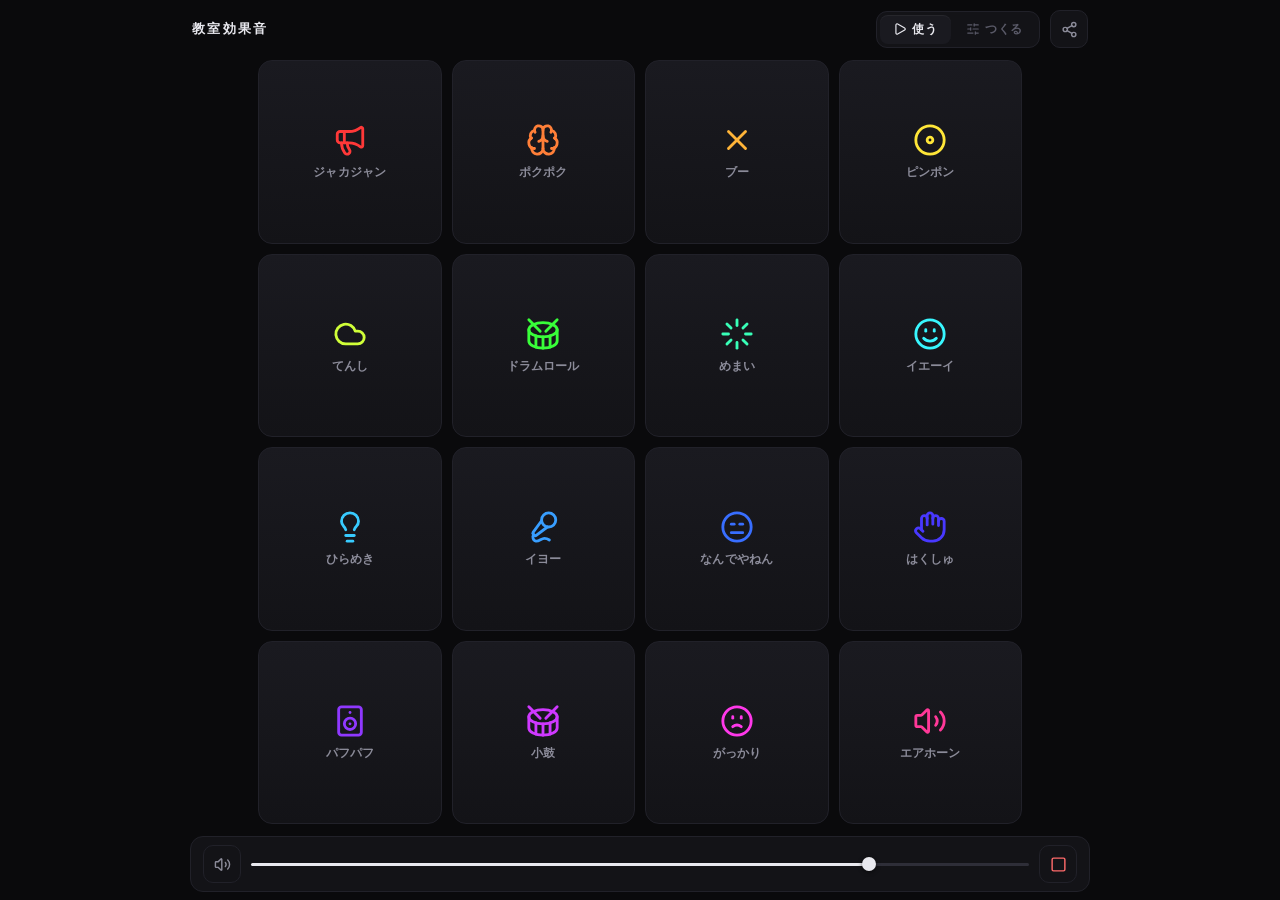
==== index.html @ 03419370 "既定の並びと虹色を新しくし，iPhoneの消音モードでも鳴るようにする 既定の並びは，ひらめきとパフパフを入れかえた形にした。  既定の色はカテゴリーの色をやめ，32色のネオンを1つおきに使った虹にし" ====
<!DOCTYPE html>
<html lang="ja">
<head>
<meta charset="UTF-8">
<meta name="viewport" content="width=device-width, initial-scale=1.0, maximum-scale=1.0, user-scalable=no, viewport-fit=cover">
<meta name="theme-color" content="#0a0a0c">
<meta name="description" content="ボタンを押すだけで効果音が鳴る，授業を盛り上げる教室用サウンドボード。">
<title>教室効果音アプリ</title>
<!-- 効果音：OtoLogic https://otologic.jp （CC BY 4.0・一部を短縮／加工） ／ 魔王魂 https://maou.audio
     ／ Freesound https://freesound.org （CC0）
     アイコン：Lucide https://lucide.dev （ISC） -->
<link rel="stylesheet" href="styles.css?v=20">
</head>
<body data-mode="play">

<div class="top">
  <div class="brand">
    <span class="mark">教室効果音</span>
  </div>
  <div class="spacer"></div>
  <div class="seg" role="tablist">
    <button role="tab" data-mode="play" aria-selected="true" data-icon="play"><span class="gi"></span>使う</button>
    <button role="tab" data-mode="edit" aria-selected="false" data-icon="sliders-horizontal"><span class="gi"></span>つくる</button>
  </div>
  <button class="icon-btn" id="share" title="共有URLを発行" data-icon="share-2"></button>
</div>

<div class="editbar">
  <span class="lbl">ならべかた</span>
  <div class="stepper">
    <button id="colMinus" data-icon="minus" aria-label="横を減らす"></button>
    <span class="val" id="colVal">4</span>
    <button id="colPlus" data-icon="plus" aria-label="横を増やす"></button>
  </div>
  <span class="lbl">×</span>
  <div class="stepper">
    <button id="rowMinus" data-icon="minus" aria-label="縦を減らす"></button>
    <span class="val" id="rowVal">4</span>
    <button id="rowPlus" data-icon="plus" aria-label="縦を増やす"></button>
  </div>
  <span class="hint" id="padCount"></span>
  <span class="hint drag-hint">長押しで入れかえ</span>
  <div class="color-ctl">
    <span class="lbl">色</span>
    <select id="colorNo" aria-label="色をかえるばしょ"></select>
    <button class="swatch" id="colorPick" aria-label="色をえらぶ" aria-haspopup="true" aria-expanded="false"></button>
    <button class="icon-btn" id="colorReset" title="えらんだ色を既定にもどす" data-icon="eraser"></button>
    <div class="palette" id="palette" role="listbox" aria-label="ネオンカラー32色"></div>
  </div>
  <div class="spacer"></div>
  <button class="icon-btn quiet" id="undoBtn" title="もとにもどす（Ctrl＋Z）" data-icon="undo-2" disabled></button>
  <button class="icon-btn quiet" id="redoBtn" title="やりなおす（Ctrl＋Y）" data-icon="redo-2" disabled></button>
  <button class="icon-btn" id="resetAll" title="ぜんぶ空にする" data-icon="trash-2"></button>
</div>

<div class="stage"><div id="grid"></div></div>

<div class="bottom">
  <button class="icon-btn" id="mute" title="ミュート" data-icon="volume-2"></button>
  <div class="vol-wrap">
    <input type="range" id="vol" min="0" max="100" value="80" aria-label="音量">
  </div>
  <button class="icon-btn danger" id="stop" title="音を止める" data-icon="square"></button>
</div>

<div class="sheet-bg" id="sheetBg">
  <div class="sheet" role="dialog" aria-modal="true">
    <div class="sheet-head">
      <span class="sheet-title" id="sheetTitle">音をえらぶ</span>
      <div class="spacer"></div>
      <button class="icon-btn" id="sheetClear" title="このパッドを空にする" data-icon="eraser"></button>
      <button class="icon-btn" id="sheetClose" title="閉じる" data-icon="check"></button>
    </div>
    <label class="search">
      <span class="gi" data-icon="search"></span>
      <input type="search" id="q" placeholder="音の名前でさがす" autocomplete="off">
    </label>
    <div class="cats" id="cats"></div>
    <div class="list" id="list"></div>
  </div>
</div>

<div class="toast" id="toast"></div>

<!-- 音を入れ替えたら v の数字を上げる。古いキャッシュが残って前の音が鳴るのを防ぐ -->
<script>window.ASSET_VER = 20;</script>
<script src="icons.js?v=20"></script>
<script src="catalog.js?v=20"></script>
<script src="app.js?v=20"></script>
</body>
</html>
---- styles.css ----
/* ===== 基本 ===== */
:root{
  --bg:#0a0a0c;
  --surface:#131317;
  --surface-2:#1a1a20;
  --line:#2a2a33;
  --line-soft:#212129;
  --text:#e9e9ef;
  --text-dim:#8b8b99;
  --text-faint:#5a5a68;
  --accent:#e8e8f0;
  --radius:14px;
  --pad-gap:clamp(5px,1.4vw,10px);
}

*{box-sizing:border-box;margin:0;padding:0;}
html,body{height:100%;}
body{
  background:var(--bg);
  color:var(--text);
  font-family:"Hiragino Kaku Gothic ProN","Yu Gothic UI",-apple-system,"Segoe UI",system-ui,sans-serif;
  font-feature-settings:"palt";
  display:flex;flex-direction:column;
  height:100dvh;
  padding:env(safe-area-inset-top) 12px calc(env(safe-area-inset-bottom) + 8px);
  -webkit-user-select:none;user-select:none;
  -webkit-touch-callout:none;
  -webkit-tap-highlight-color:transparent;
  touch-action:manipulation;
  overflow:hidden;
}
button{font:inherit;color:inherit;background:none;border:none;cursor:pointer;}
svg{display:block;}

/* ===== ヘッダー ===== */
.top{
  flex:0 0 auto;
  display:flex;align-items:center;gap:10px;
  padding:10px 2px 12px;
  max-width:900px;width:100%;margin:0 auto;
}
.brand{
  display:flex;align-items:baseline;gap:8px;min-width:0;
}
.brand .mark{
  font-size:13px;font-weight:700;letter-spacing:.18em;
  color:var(--text);white-space:nowrap;
}
.spacer{flex:1 1 auto;}

/* モード切り替え（セグメント） */
.seg{
  display:flex;padding:3px;gap:2px;
  background:var(--surface);border:1px solid var(--line-soft);
  border-radius:11px;flex:0 0 auto;
}
.seg button{
  display:flex;align-items:center;gap:5px;
  padding:6px 13px;border-radius:8px;
  font-size:12px;font-weight:600;letter-spacing:.06em;
  color:var(--text-faint);
  transition:background .15s,color .15s;
}
.seg button svg{width:14px;height:14px;}
.seg button[aria-selected="true"]{
  background:var(--surface-2);color:var(--text);
  box-shadow:0 1px 0 rgba(255,255,255,.05) inset;
}

.icon-btn{
  width:38px;height:38px;flex:0 0 auto;
  display:flex;align-items:center;justify-content:center;
  border-radius:10px;border:1px solid var(--line-soft);
  background:var(--surface);color:var(--text-dim);
  transition:background .15s,color .15s,border-color .15s;
}
.icon-btn svg{width:17px;height:17px;}
.icon-btn:hover{color:var(--text);border-color:var(--line);}
.icon-btn:active{background:var(--surface-2);}

/* ===== パッドのグリッド ===== */
.stage{
  flex:1 1 auto;min-height:0;
  width:100%;margin:0 auto;
  display:flex;align-items:center;justify-content:center;
  container-type:size;
}
/* 幅は正方形パッド基準で決め，縦に余裕があるときだけ 1.25 倍まで伸ばす */
#grid{
  --w:min(100cqw, 900px, calc(100cqh * var(--cols) / var(--rows)));
  display:grid;gap:var(--pad-gap);
  grid-template-columns:repeat(var(--cols),1fr);
  grid-template-rows:repeat(var(--rows),1fr);
  width:var(--w);
  height:min(100cqh, calc(var(--w) * var(--rows) * 1.25 / var(--cols)));
  margin:auto;
}

.pad{
  position:relative;
  display:flex;flex-direction:column;align-items:center;justify-content:center;
  gap:clamp(4px,1.1vh,9px);
  min-width:0;min-height:0;
  padding:6px 4px;
  border-radius:var(--radius);
  border:1px solid var(--line-soft);
  background:linear-gradient(180deg,var(--surface-2),var(--surface));
  color:var(--text-dim);
  overflow:hidden;
  transition:transform .08s ease,border-color .15s,color .15s,background .15s;
}
.pad::after{
  content:"";position:absolute;inset:0;border-radius:inherit;
  background:radial-gradient(90% 70% at 50% 0%,var(--c,transparent),transparent 72%);
  opacity:0;transition:opacity .18s ease;pointer-events:none;
}
.pad .glyph{
  position:relative;
  width:clamp(18px,4.4vh,34px);height:clamp(18px,4.4vh,34px);
  color:var(--c,var(--text-dim));
  transition:color .15s,transform .08s ease;
}
.pad .glyph svg{width:100%;height:100%;}
.pad .cap{
  position:relative;
  font-size:clamp(8px,1.55vh,12px);
  font-weight:600;letter-spacing:.01em;line-height:1.15;
  color:var(--text-dim);
  text-align:center;
  max-width:100%;
  overflow:hidden;text-overflow:ellipsis;white-space:nowrap;
  transition:color .15s;
}
.pad:not(.empty):hover{border-color:var(--line);}
.pad.hit{
  transform:scale(.965);
  border-color:var(--c,var(--line));
  color:var(--text);
}
.pad.hit::after{opacity:.22;}
.pad.hit .cap{color:var(--text);}
.pad.hit .glyph{transform:scale(1.08);}

/* 空きパッド */
.pad.empty{
  border-style:dashed;border-color:#22222b;
  background:#0e0e12;
  color:var(--text-faint);
}
.pad.empty .glyph{color:#33333f;}
body[data-mode="play"] .pad.empty{opacity:.35;}
body[data-mode="play"] .pad.empty .cap{display:none;}

/* 編集モード */
body[data-mode="edit"] .pad{cursor:pointer;}
body[data-mode="edit"] .pad.selected{
  border-color:var(--text);
  box-shadow:0 0 0 1px var(--text) inset;
}
.pad .slotno{
  position:absolute;top:4px;left:6px;
  font-size:9px;font-weight:700;color:var(--text-faint);
  opacity:0;transition:opacity .15s;
}
body[data-mode="edit"] .pad .slotno{opacity:.55;}

/* 長押しでつまんで入れかえる */
body[data-mode="edit"] .pad{touch-action:none;}
.pad.dragging{
  opacity:.3;
  border-style:dashed;border-color:var(--line);
}
.pad.dragging .glyph,.pad.dragging .cap{color:var(--text-faint);}
.pad.drop-target{
  border-color:var(--c,var(--text));
  box-shadow:0 0 0 2px var(--c,var(--text)) inset;
}
.pad.drop-target::after{opacity:.2;}
.pad.drag-ghost{
  position:fixed;left:0;top:0;z-index:90;
  pointer-events:none;transition:none;
  border-color:var(--c,var(--text));
  color:var(--text);
  box-shadow:0 14px 30px rgba(0,0,0,.65),0 0 0 1px var(--c,var(--text)) inset;
}
.pad.drag-ghost::after{opacity:.3;}
.pad.drag-ghost .cap{color:var(--text);}
.pad.drag-ghost .slotno{display:none;}

/* ===== フッター ===== */
.bottom{
  flex:0 0 auto;
  max-width:900px;width:100%;margin:12px auto 0;
  display:flex;align-items:center;gap:10px;
  padding:8px 12px;
  background:var(--surface);
  border:1px solid var(--line-soft);
  border-radius:13px;
}
.vol-wrap{flex:1 1 auto;display:flex;align-items:center;gap:10px;min-width:0;}
input[type=range]{
  -webkit-appearance:none;appearance:none;
  flex:1 1 auto;min-width:0;height:22px;background:transparent;
}
input[type=range]::-webkit-slider-runnable-track{
  height:3px;border-radius:99px;
  background:linear-gradient(90deg,var(--text) 0 var(--p,80%),#2e2e38 var(--p,80%) 100%);
}
input[type=range]::-moz-range-track{height:3px;border-radius:99px;background:#2e2e38;}
input[type=range]::-moz-range-progress{height:3px;border-radius:99px;background:var(--text);}
input[type=range]::-webkit-slider-thumb{
  -webkit-appearance:none;width:14px;height:14px;border-radius:50%;
  background:var(--text);margin-top:-5.5px;
  box-shadow:0 1px 4px rgba(0,0,0,.6);cursor:pointer;
}
input[type=range]::-moz-range-thumb{
  width:14px;height:14px;border-radius:50%;border:none;
  background:var(--text);cursor:pointer;
}
.icon-btn.on{color:var(--text);border-color:var(--line);background:var(--surface-2);}
.icon-btn.danger{color:#ff6b6b;}
body.is-muted .vol-wrap{opacity:.35;}

/* ===== 編集バー ===== */
.editbar{
  flex:0 0 auto;
  max-width:900px;width:100%;margin:0 auto 10px;
  display:none;align-items:center;gap:10px;flex-wrap:wrap;
  padding:9px 12px;
  background:var(--surface);border:1px solid var(--line-soft);
  border-radius:13px;
}
body[data-mode="edit"] .editbar{display:flex;}
.editbar .lbl{font-size:11px;color:var(--text-faint);letter-spacing:.1em;}
.stepper{
  display:flex;align-items:center;gap:1px;
  background:var(--bg);border:1px solid var(--line-soft);border-radius:9px;padding:2px;
}
.stepper button{
  width:26px;height:26px;display:flex;align-items:center;justify-content:center;
  border-radius:6px;color:var(--text-dim);
}
.stepper button:hover{background:var(--surface-2);color:var(--text);}
.stepper button:disabled{opacity:.25;cursor:default;}
.stepper button svg{width:13px;height:13px;}
.stepper .val{
  min-width:46px;text-align:center;font-size:12px;font-weight:700;
  font-variant-numeric:tabular-nums;
}
.hint{font-size:11px;color:var(--text-faint);white-space:nowrap;}
.drag-hint::before{content:"／";margin-right:8px;opacity:.5;}

/* もとにもどす／やりなおす。ゴミ箱のとなりに，主張しない見た目で置く */
.icon-btn.quiet{
  width:32px;height:32px;
  border-color:transparent;background:transparent;color:var(--text-faint);
}
.icon-btn.quiet svg{width:16px;height:16px;}
.icon-btn.quiet:hover:not(:disabled){
  color:var(--text);background:var(--surface-2);border-color:var(--line-soft);
}
.icon-btn.quiet:disabled{opacity:.28;cursor:default;}
#undoBtn{margin-right:-6px;}
#redoBtn{margin-right:2px;}

/* 色をかえるコントロール */
.color-ctl{display:flex;align-items:center;gap:6px;position:relative;}
.color-ctl::before{content:"／";margin-right:2px;opacity:.5;color:var(--text-faint);font-size:11px;}
.color-ctl select{
  height:30px;padding:0 6px;
  background:var(--bg);border:1px solid var(--line-soft);border-radius:8px;
  color:var(--text);font:inherit;font-size:12px;
}
/* いま選んでいる色。押すとパレットが開き，つまんで動かすとパッドまで運べる */
.swatch{
  width:30px;height:30px;padding:3px;flex:0 0 auto;touch-action:none;
  border:1px solid var(--line-soft);border-radius:8px;background:var(--bg);
}
.swatch::after{
  content:"";display:block;width:100%;height:100%;border-radius:5px;
  background:var(--c,var(--text-dim));
}
.swatch[aria-expanded="true"]{border-color:var(--line);background:var(--surface-2);}

/* 32色のネオンパレット */
.palette{
  position:absolute;top:calc(100% + 9px);left:0;z-index:60;
  display:none;grid-template-columns:repeat(8,26px);gap:6px;
  padding:10px;
  background:var(--surface);border:1px solid var(--line);border-radius:12px;
  box-shadow:0 16px 34px rgba(0,0,0,.6);
}
.palette.open{display:grid;}
.palette button{
  width:26px;height:26px;border-radius:7px;background:var(--c);
  box-shadow:0 0 0 1px rgba(255,255,255,.12) inset;
  transition:transform .12s;touch-action:none;
}
.palette button:hover{transform:scale(1.15);}
.palette button.on{box-shadow:0 0 0 2px var(--surface),0 0 0 4px var(--c);}

/* 色をつまんでパッドまで運んでいる最中 */
.palette.carrying{opacity:.2;}
.color-ghost{
  position:fixed;left:0;top:0;z-index:95;
  width:34px;height:34px;margin:-17px 0 0 -17px;
  border-radius:10px;background:var(--c);
  pointer-events:none;
  box-shadow:0 12px 26px rgba(0,0,0,.6),0 0 0 2px rgba(255,255,255,.25) inset;
}

/* ===== モーダル（音を選ぶ） ===== */
.sheet-bg{
  position:fixed;inset:0;background:rgba(0,0,0,.66);
  backdrop-filter:blur(3px);
  display:none;align-items:flex-end;justify-content:center;z-index:50;
}
.sheet-bg.open{display:flex;}
.sheet{
  width:100%;max-width:900px;max-height:86dvh;
  display:flex;flex-direction:column;
  background:var(--surface);
  border:1px solid var(--line);border-bottom:none;
  border-radius:18px 18px 0 0;
  padding:14px 14px calc(env(safe-area-inset-bottom) + 14px);
  animation:rise .22s cubic-bezier(.2,.8,.3,1);
}
@keyframes rise{from{transform:translateY(24px);opacity:0;}to{transform:none;opacity:1;}}
.sheet-head{display:flex;align-items:center;gap:10px;margin-bottom:11px;}
.sheet-title{font-size:13px;font-weight:700;letter-spacing:.06em;}
.search{
  display:flex;align-items:center;gap:8px;
  background:var(--bg);border:1px solid var(--line-soft);
  border-radius:10px;padding:0 11px;margin-bottom:10px;
}
.search svg{width:15px;height:15px;color:var(--text-faint);flex:0 0 auto;}
.search input{
  flex:1 1 auto;min-width:0;background:none;border:none;outline:none;
  color:var(--text);font:inherit;font-size:13px;padding:10px 0;
}
.search input::placeholder{color:var(--text-faint);}

.cats{
  display:flex;gap:6px;overflow-x:auto;padding-bottom:10px;
  scrollbar-width:none;
}
.cats::-webkit-scrollbar{display:none;}
.cats button{
  flex:0 0 auto;padding:6px 12px;border-radius:99px;
  font-size:11px;font-weight:600;white-space:nowrap;
  background:var(--bg);border:1px solid var(--line-soft);color:var(--text-dim);
  transition:background .15s,color .15s,border-color .15s;
}
.cats button[aria-selected="true"]{background:var(--text);color:#0a0a0c;border-color:var(--text);}

.list{
  flex:1 1 auto;overflow-y:auto;overscroll-behavior:contain;
  display:grid;grid-template-columns:repeat(auto-fill,minmax(112px,1fr));
  gap:7px;padding:2px;
}
.item{
  display:flex;align-items:center;gap:9px;
  padding:9px 10px;border-radius:11px;
  background:var(--bg);border:1px solid var(--line-soft);
  text-align:left;transition:border-color .15s,background .15s;
}
.item:hover{border-color:var(--line);background:var(--surface-2);}
.item .glyph{width:19px;height:19px;flex:0 0 auto;color:var(--c,var(--text-dim));}
.item .nm{
  font-size:12px;font-weight:600;min-width:0;
  overflow:hidden;text-overflow:ellipsis;white-space:nowrap;
}
.item.current{border-color:var(--text);}
.empty-msg{grid-column:1/-1;text-align:center;color:var(--text-faint);font-size:12px;padding:26px 0;}

/* ===== トースト ===== */
.toast{
  position:fixed;left:50%;bottom:calc(env(safe-area-inset-bottom) + 84px);
  transform:translate(-50%,10px);
  background:var(--text);color:#0a0a0c;
  font-size:12px;font-weight:700;letter-spacing:.03em;
  padding:9px 16px;border-radius:99px;
  opacity:0;pointer-events:none;transition:opacity .2s,transform .2s;
  z-index:80;white-space:nowrap;max-width:90vw;
}
.toast.show{opacity:1;transform:translate(-50%,0);}

@media (max-width:480px){
  .seg button{padding:6px 10px;}
  .drag-hint{display:none;}
  .color-ctl::before{display:none;}
  .color-ctl .lbl{display:none;}
}
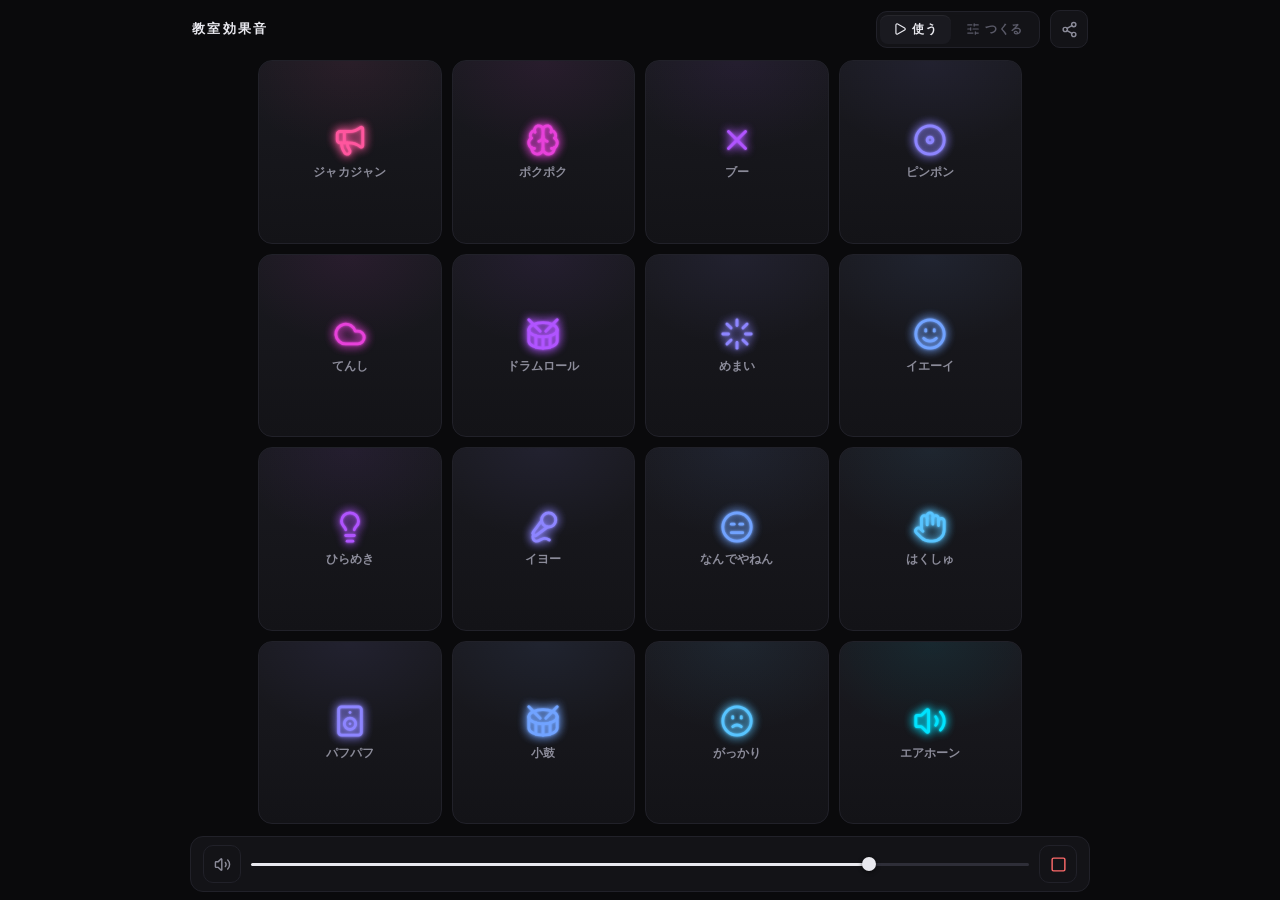
==== commit ed992654: "配色を10パターンから選べるようにし，向きの回転・ネオン・パステルを足す 既定はAのネオンサイン（ピンク→むらさき→水色）。 色の四角と消しゴムのあいだに，パターンの一覧を開く四角と， グラデーション" ====
--- a/index.html
+++ b/index.html
@@ -9,7 +9,7 @@
 <!-- 効果音：OtoLogic https://otologic.jp （CC BY 4.0・一部を短縮／加工） ／ 魔王魂 https://maou.audio
      ／ Freesound https://freesound.org （CC0）
      アイコン：Lucide https://lucide.dev （ISC） -->
-<link rel="stylesheet" href="styles.css?v=20">
+<link rel="stylesheet" href="styles.css?v=21">
 </head>
 <body data-mode="play">
 
@@ -44,8 +44,13 @@
     <span class="lbl">色</span>
     <select id="colorNo" aria-label="色をかえるばしょ"></select>
     <button class="swatch" id="colorPick" aria-label="色をえらぶ" aria-haspopup="true" aria-expanded="false"></button>
-    <button class="icon-btn" id="colorReset" title="えらんだ色を既定にもどす" data-icon="eraser"></button>
+    <button class="pat-btn" id="patBtn" title="配色パターンをえらぶ" aria-haspopup="true" aria-expanded="false"><span class="fill"></span></button>
+    <button class="icon-btn quiet" id="patRot" title="グラデーションの向きを回す" data-icon="rotate-cw"></button>
+    <button class="switch" id="neonSw" aria-pressed="true"><span class="knob"></span>ネオン</button>
+    <button class="switch" id="pastelSw" aria-pressed="false"><span class="knob"></span>パステル</button>
+    <button class="icon-btn" id="colorReset" title="えらんだ色をパターンの色にもどす" data-icon="eraser"></button>
     <div class="palette" id="palette" role="listbox" aria-label="ネオンカラー32色"></div>
+    <div class="patterns" id="patterns" role="listbox" aria-label="配色パターン10種"></div>
   </div>
   <div class="spacer"></div>
   <button class="icon-btn quiet" id="undoBtn" title="もとにもどす（Ctrl＋Z）" data-icon="undo-2" disabled></button>
@@ -83,9 +88,9 @@
 <div class="toast" id="toast"></div>
 
 <!-- 音を入れ替えたら v の数字を上げる。古いキャッシュが残って前の音が鳴るのを防ぐ -->
-<script>window.ASSET_VER = 20;</script>
-<script src="icons.js?v=20"></script>
-<script src="catalog.js?v=20"></script>
-<script src="app.js?v=20"></script>
+<script>window.ASSET_VER = 21;</script>
+<script src="icons.js?v=21"></script>
+<script src="catalog.js?v=21"></script>
+<script src="app.js?v=21"></script>
 </body>
 </html>
--- a/styles.css
+++ b/styles.css
@@ -112,7 +112,12 @@
 .pad::after{
   content:"";position:absolute;inset:0;border-radius:inherit;
   background:radial-gradient(90% 70% at 50% 0%,var(--c,transparent),transparent 72%);
-  opacity:0;transition:opacity .18s ease;pointer-events:none;
+  opacity:var(--glow0,0);transition:opacity .18s ease;pointer-events:none;
+}
+/* ネオン：アイコンが管のようににじんで光り，ボタンの上にもうっすら色が差す */
+body.neon{--glow0:.07;}
+body.neon .pad:not(.empty) .glyph svg{
+  filter:drop-shadow(0 0 5px var(--c)) drop-shadow(0 0 1px var(--c));
 }
 .pad .glyph{
   position:relative;
@@ -264,7 +269,7 @@
 #redoBtn{margin-right:2px;}
 
 /* 色をかえるコントロール */
-.color-ctl{display:flex;align-items:center;gap:6px;position:relative;}
+.color-ctl{display:flex;align-items:center;flex-wrap:wrap;gap:6px;position:relative;}
 .color-ctl::before{content:"／";margin-right:2px;opacity:.5;color:var(--text-faint);font-size:11px;}
 .color-ctl select{
   height:30px;padding:0 6px;
@@ -298,6 +303,59 @@
 }
 .palette button:hover{transform:scale(1.15);}
 .palette button.on{box-shadow:0 0 0 2px var(--surface),0 0 0 4px var(--c);}
+
+/* 配色パターン。四角の中に，いまの色の流れと向きをそのまま描く */
+.pat-btn{
+  width:30px;height:30px;padding:3px;flex:0 0 auto;
+  border:1px solid var(--line-soft);border-radius:8px;background:var(--bg);
+}
+.pat-btn .fill{
+  display:flex;align-items:center;justify-content:center;
+  width:100%;height:100%;border-radius:5px;background:var(--g,var(--text-dim));
+  font-size:11px;font-weight:800;color:#0a0a0c;
+  text-shadow:0 0 3px rgba(255,255,255,.45);
+}
+.pat-btn[aria-expanded="true"]{border-color:var(--line);background:var(--surface-2);}
+#patRot{margin:0 -2px;}
+
+.patterns{
+  position:absolute;top:calc(100% + 9px);left:0;z-index:60;
+  display:none;grid-template-columns:repeat(2,minmax(0,1fr));gap:4px;
+  width:min(300px,calc(100vw - 32px));padding:8px;
+  background:var(--surface);border:1px solid var(--line);border-radius:12px;
+  box-shadow:0 16px 34px rgba(0,0,0,.6);
+}
+.patterns.open{display:grid;}
+.patterns button{
+  display:flex;align-items:center;gap:8px;min-width:0;
+  padding:6px 8px 6px 6px;border-radius:9px;border:1px solid transparent;
+  font-size:12px;color:var(--text-dim);text-align:left;white-space:nowrap;
+}
+.patterns button:hover{background:var(--surface-2);color:var(--text);}
+.patterns button.on{border-color:var(--line);background:var(--surface-2);color:var(--text);}
+.patterns .chip{width:34px;height:22px;flex:0 0 auto;border-radius:6px;background:var(--g);}
+.patterns b{width:10px;font-size:12px;color:var(--text);}
+
+/* ネオン・パステルのON／OFF */
+.switch{
+  height:30px;flex:0 0 auto;
+  display:inline-flex;align-items:center;gap:7px;padding:0 10px 0 6px;
+  border:1px solid var(--line-soft);border-radius:999px;background:var(--bg);
+  font-size:12px;color:var(--text-dim);white-space:nowrap;
+}
+.switch .knob{
+  position:relative;width:28px;height:16px;border-radius:999px;background:var(--line);
+  transition:background .15s;
+}
+.switch .knob::after{
+  content:"";position:absolute;top:2px;left:2px;width:12px;height:12px;border-radius:50%;
+  background:var(--text-faint);transition:transform .15s,background .15s,box-shadow .15s;
+}
+.switch[aria-pressed="true"]{color:var(--text);border-color:var(--line);}
+.switch[aria-pressed="true"] .knob{background:#34343f;}
+.switch[aria-pressed="true"] .knob::after{transform:translateX(12px);}
+#neonSw[aria-pressed="true"] .knob::after{background:#7df9ff;box-shadow:0 0 6px #7df9ff;}
+#pastelSw[aria-pressed="true"] .knob::after{background:#ffc6e4;}
 
 /* 色をつまんでパッドまで運んでいる最中 */
 .palette.carrying{opacity:.2;}
@@ -390,4 +448,5 @@
   .drag-hint{display:none;}
   .color-ctl::before{display:none;}
   .color-ctl .lbl{display:none;}
-}
+  .switch{padding:0 8px 0 5px;gap:5px;}
+}
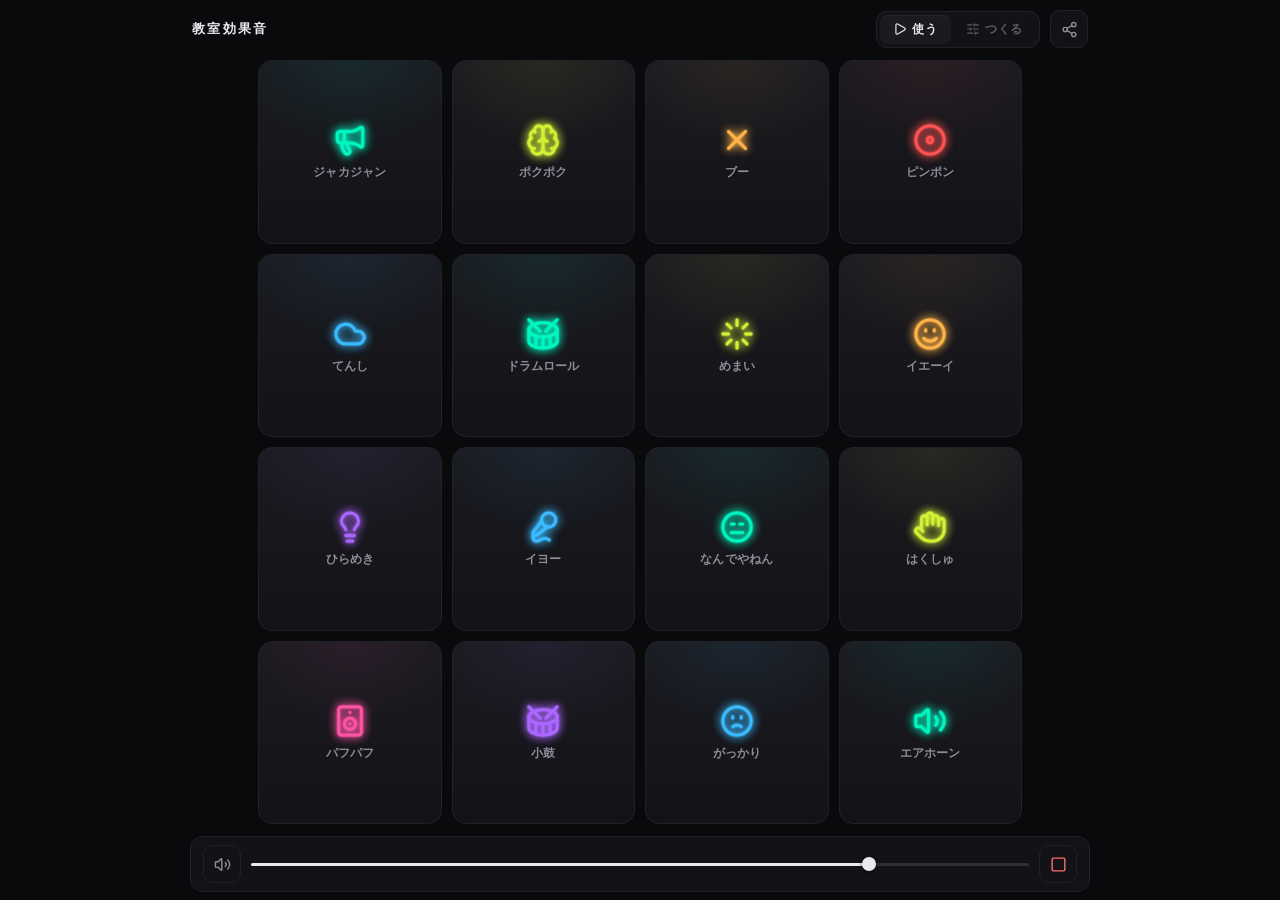
==== commit 38e3b531: "既定をレインボー（左下向き）にしてAに置き，編集バーの説明文を消して1列にする レインボーを一覧の先頭（A）に移し，ネオンサインはDへ。 パターンは固定の番号（id）で保存・共有するので，一覧の並びを" ====
--- a/index.html
+++ b/index.html
@@ -9,7 +9,7 @@
 <!-- 効果音：OtoLogic https://otologic.jp （CC BY 4.0・一部を短縮／加工） ／ 魔王魂 https://maou.audio
      ／ Freesound https://freesound.org （CC0）
      アイコン：Lucide https://lucide.dev （ISC） -->
-<link rel="stylesheet" href="styles.css?v=21">
+<link rel="stylesheet" href="styles.css?v=22">
 </head>
 <body data-mode="play">
 
@@ -26,22 +26,18 @@
 </div>
 
 <div class="editbar">
-  <span class="lbl">ならべかた</span>
-  <div class="stepper">
+  <div class="stepper" title="横の数">
     <button id="colMinus" data-icon="minus" aria-label="横を減らす"></button>
     <span class="val" id="colVal">4</span>
     <button id="colPlus" data-icon="plus" aria-label="横を増やす"></button>
   </div>
   <span class="lbl">×</span>
-  <div class="stepper">
+  <div class="stepper" title="縦の数">
     <button id="rowMinus" data-icon="minus" aria-label="縦を減らす"></button>
     <span class="val" id="rowVal">4</span>
     <button id="rowPlus" data-icon="plus" aria-label="縦を増やす"></button>
   </div>
-  <span class="hint" id="padCount"></span>
-  <span class="hint drag-hint">長押しで入れかえ</span>
   <div class="color-ctl">
-    <span class="lbl">色</span>
     <select id="colorNo" aria-label="色をかえるばしょ"></select>
     <button class="swatch" id="colorPick" aria-label="色をえらぶ" aria-haspopup="true" aria-expanded="false"></button>
     <button class="pat-btn" id="patBtn" title="配色パターンをえらぶ" aria-haspopup="true" aria-expanded="false"><span class="fill"></span></button>
@@ -88,9 +84,9 @@
 <div class="toast" id="toast"></div>
 
 <!-- 音を入れ替えたら v の数字を上げる。古いキャッシュが残って前の音が鳴るのを防ぐ -->
-<script>window.ASSET_VER = 21;</script>
-<script src="icons.js?v=21"></script>
-<script src="catalog.js?v=21"></script>
-<script src="app.js?v=21"></script>
+<script>window.ASSET_VER = 22;</script>
+<script src="icons.js?v=22"></script>
+<script src="catalog.js?v=22"></script>
+<script src="app.js?v=22"></script>
 </body>
 </html>
--- a/styles.css
+++ b/styles.css
@@ -230,7 +230,7 @@
 .editbar{
   flex:0 0 auto;
   max-width:900px;width:100%;margin:0 auto 10px;
-  display:none;align-items:center;gap:10px;flex-wrap:wrap;
+  display:none;align-items:center;gap:8px;flex-wrap:wrap;
   padding:9px 12px;
   background:var(--surface);border:1px solid var(--line-soft);
   border-radius:13px;
@@ -249,11 +249,9 @@
 .stepper button:disabled{opacity:.25;cursor:default;}
 .stepper button svg{width:13px;height:13px;}
 .stepper .val{
-  min-width:46px;text-align:center;font-size:12px;font-weight:700;
+  min-width:30px;text-align:center;font-size:12px;font-weight:700;
   font-variant-numeric:tabular-nums;
 }
-.hint{font-size:11px;color:var(--text-faint);white-space:nowrap;}
-.drag-hint::before{content:"／";margin-right:8px;opacity:.5;}
 
 /* もとにもどす／やりなおす。ゴミ箱のとなりに，主張しない見た目で置く */
 .icon-btn.quiet{
@@ -443,10 +441,31 @@
 }
 .toast.show{opacity:1;transform:translate(-50%,0);}
 
+/* iPadのたて向き（768px）でも，編集バーが1列におさまるよう少しつめる */
+@media (max-width:820px){
+  .editbar{padding:9px 10px;}
+  .color-ctl{gap:5px;}
+  .color-ctl::before{display:none;}
+  .switch{padding:0 8px 0 5px;gap:5px;}
+  .switch .knob{width:24px;}
+  .switch[aria-pressed="true"] .knob::after{transform:translateX(8px);}
+}
 @media (max-width:480px){
   .seg button{padding:6px 10px;}
-  .drag-hint{display:none;}
-  .color-ctl::before{display:none;}
-  .color-ctl .lbl{display:none;}
-  .switch{padding:0 8px 0 5px;gap:5px;}
-}
+  /* スマホでは色のらんを下の段へ回し，1段めに ＋− と もどす・ゴミ箱 を並べる。
+     どちらの段も1列におさまるよう，さらに少しつめる */
+  .stepper .val{min-width:22px;}
+  .color-ctl{order:1;gap:4px;}
+  .color-ctl select{padding:0 2px;}
+  .switch{padding:0 7px 0 4px;gap:4px;font-size:11px;}
+  .switch .knob{width:20px;}
+  .switch[aria-pressed="true"] .knob::after{transform:translateX(4px);}
+  #colorReset{width:32px;height:32px;}
+}
+/* 360px前後の細いスマホでも2段におさまるよう，左右の余白をつめる */
+@media (max-width:380px){
+  body{padding-left:8px;padding-right:8px;}
+  .editbar{padding:9px 8px;}
+  .stepper button{width:24px;}
+  .color-ctl{gap:3px;}
+}
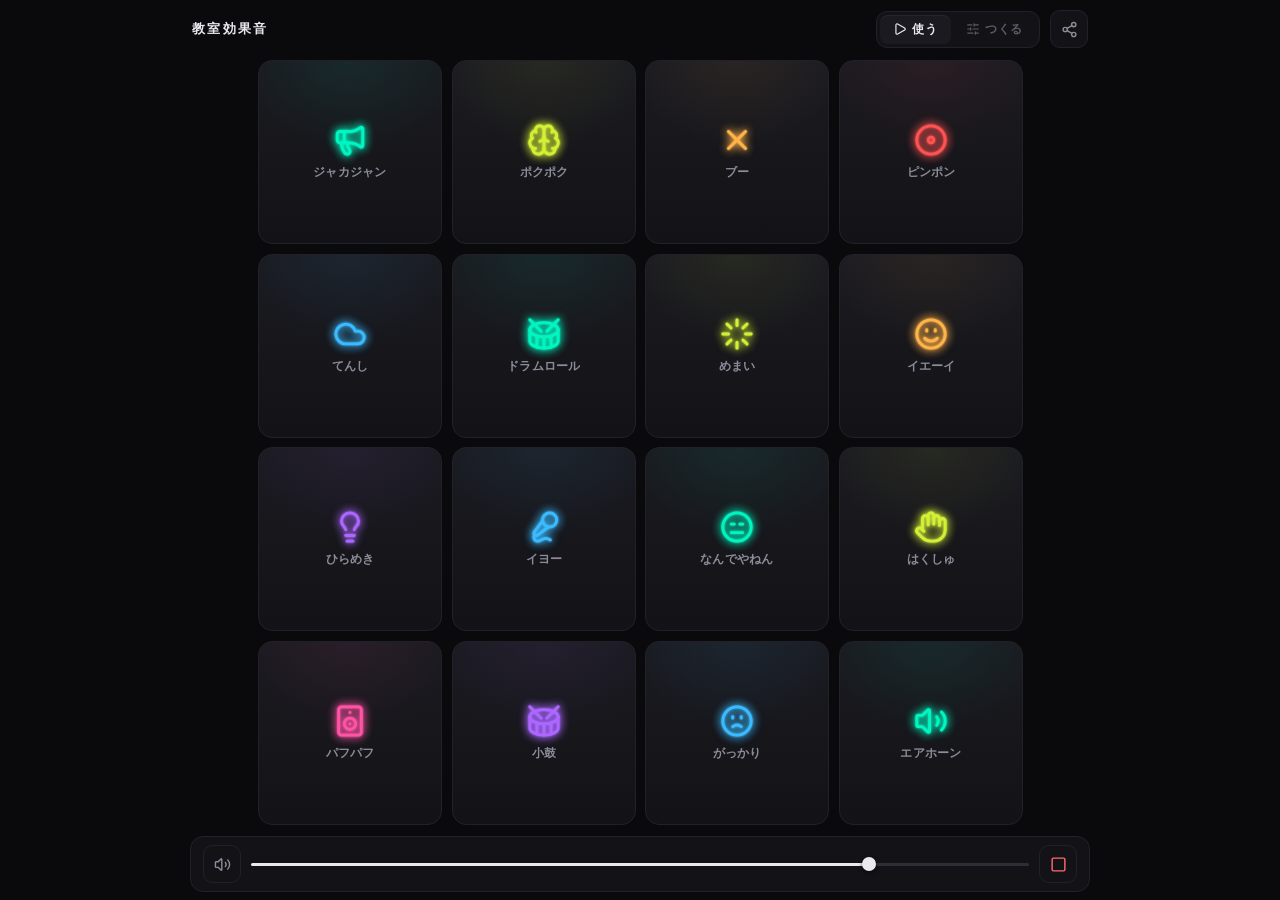
==== commit f0ac9ebe: "ボタンの数を10×10（最大100個）まで増やせるようにする 上限を8×8から10×10に広げ，100種類の効果音をすべて並べられるようにした。 パッドの中のアイコンと文字は，画面の高さではなくパッド" ====
--- a/index.html
+++ b/index.html
@@ -9,7 +9,7 @@
 <!-- 効果音：OtoLogic https://otologic.jp （CC BY 4.0・一部を短縮／加工） ／ 魔王魂 https://maou.audio
      ／ Freesound https://freesound.org （CC0）
      アイコン：Lucide https://lucide.dev （ISC） -->
-<link rel="stylesheet" href="styles.css?v=22">
+<link rel="stylesheet" href="styles.css?v=24">
 </head>
 <body data-mode="play">
 
@@ -84,9 +84,9 @@
 <div class="toast" id="toast"></div>
 
 <!-- 音を入れ替えたら v の数字を上げる。古いキャッシュが残って前の音が鳴るのを防ぐ -->
-<script>window.ASSET_VER = 22;</script>
-<script src="icons.js?v=22"></script>
-<script src="catalog.js?v=22"></script>
-<script src="app.js?v=22"></script>
+<script>window.ASSET_VER = 24;</script>
+<script src="icons.js?v=24"></script>
+<script src="catalog.js?v=24"></script>
+<script src="app.js?v=24"></script>
 </body>
 </html>
--- a/styles.css
+++ b/styles.css
@@ -96,12 +96,15 @@
   margin:auto;
 }
 
+/* 中のアイコンと文字は，ボタン自身の大きさ（cqmin）に合わせて縮める。
+   大きいボタンでは前と同じ画面の高さ基準のまま，10×10の小さいボタンでもはみ出さない */
 .pad{
   position:relative;
   display:flex;flex-direction:column;align-items:center;justify-content:center;
-  gap:clamp(4px,1.1vh,9px);
+  container-type:size;
   min-width:0;min-height:0;
-  padding:6px 4px;
+  /* 上下の余白は，1マスの高さのめやす（ステージの高さ÷行数）の1割。最大は前と同じ6px */
+  padding:clamp(2px,calc(100cqh / var(--rows) * .1),6px) 4px;
   border-radius:var(--radius);
   border:1px solid var(--line-soft);
   background:linear-gradient(180deg,var(--surface-2),var(--surface));
@@ -121,14 +124,15 @@
 }
 .pad .glyph{
   position:relative;
-  width:clamp(18px,4.4vh,34px);height:clamp(18px,4.4vh,34px);
+  width:clamp(12px,min(4.4vh,50cqmin),34px);height:clamp(12px,min(4.4vh,50cqmin),34px);
   color:var(--c,var(--text-dim));
   transition:color .15s,transform .08s ease;
 }
 .pad .glyph svg{width:100%;height:100%;}
 .pad .cap{
   position:relative;
-  font-size:clamp(8px,1.55vh,12px);
+  margin-top:clamp(2px,min(1.1vh,7cqmin),9px);
+  font-size:clamp(7px,min(1.55vh,26cqmin),12px);
   font-weight:600;letter-spacing:.01em;line-height:1.15;
   color:var(--text-dim);
   text-align:center;
@@ -164,7 +168,7 @@
 }
 .pad .slotno{
   position:absolute;top:4px;left:6px;
-  font-size:9px;font-weight:700;color:var(--text-faint);
+  font-size:clamp(7px,16cqmin,9px);font-weight:700;color:var(--text-faint);
   opacity:0;transition:opacity .15s;
 }
 body[data-mode="edit"] .pad .slotno{opacity:.55;}
@@ -382,12 +386,12 @@
   animation:rise .22s cubic-bezier(.2,.8,.3,1);
 }
 @keyframes rise{from{transform:translateY(24px);opacity:0;}to{transform:none;opacity:1;}}
-.sheet-head{display:flex;align-items:center;gap:10px;margin-bottom:11px;}
+.sheet-head{flex:0 0 auto;display:flex;align-items:center;gap:10px;margin-bottom:11px;}
 .sheet-title{font-size:13px;font-weight:700;letter-spacing:.06em;}
 .search{
   display:flex;align-items:center;gap:8px;
   background:var(--bg);border:1px solid var(--line-soft);
-  border-radius:10px;padding:0 11px;margin-bottom:10px;
+  border-radius:10px;padding:0 11px;margin-bottom:10px;flex:0 0 auto;
 }
 .search svg{width:15px;height:15px;color:var(--text-faint);flex:0 0 auto;}
 .search input{
@@ -399,6 +403,7 @@
 .cats{
   display:flex;gap:6px;overflow-x:auto;padding-bottom:10px;
   scrollbar-width:none;
+  flex:0 0 auto;   /* 一覧が長いと押しつぶされ，スマホで文字がはみ出していた */
 }
 .cats::-webkit-scrollbar{display:none;}
 .cats button{
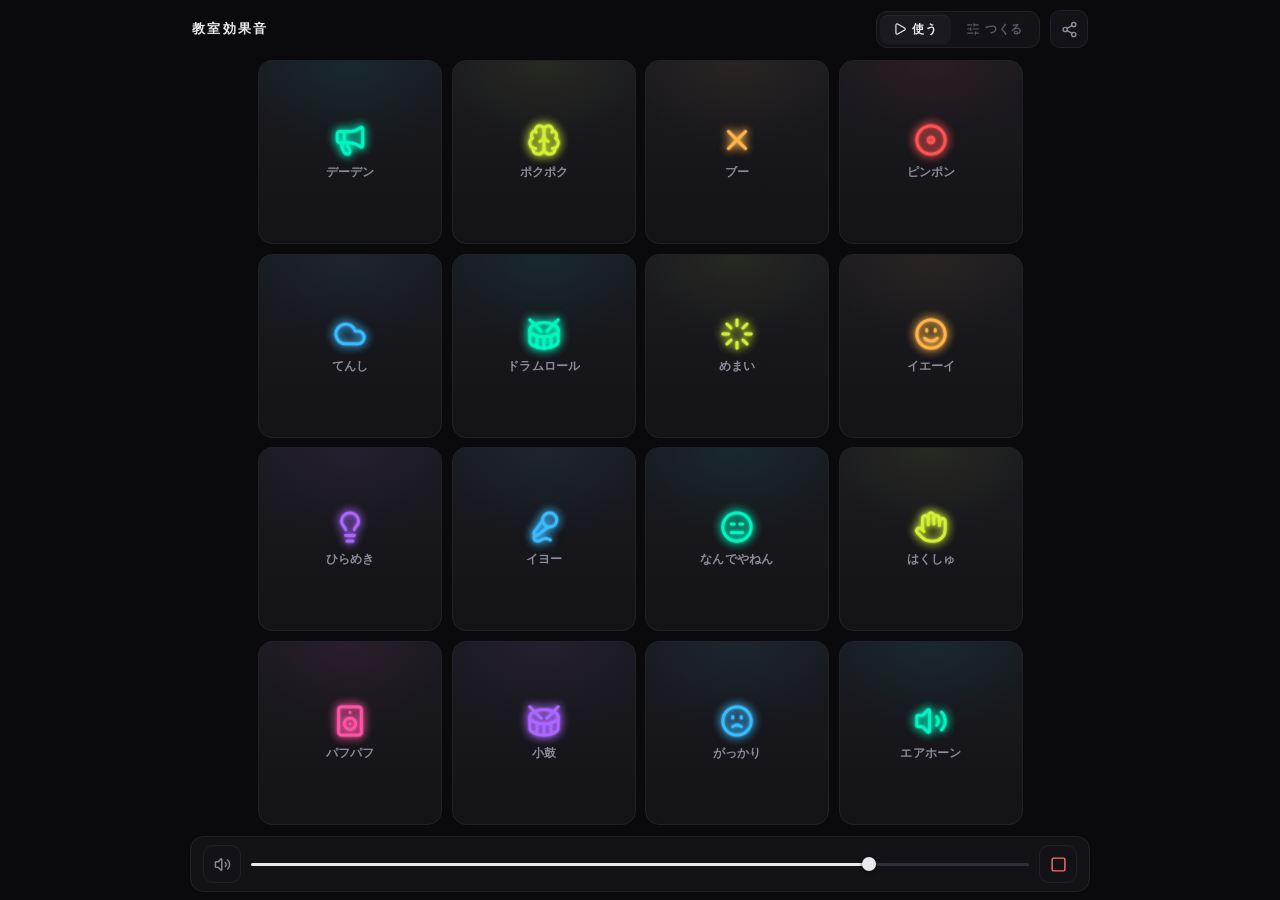
==== commit 67f59416: "出題の音を「ジャカジャン」から「デーデン」に変える ジャカジャン（OtoLogic クイズ出題02）を，同じ位置で デーデン（クイズ出題01）に差しかえた。位置が同じなので， これまでの共有URLもそ" ====
--- a/index.html
+++ b/index.html
@@ -9,7 +9,7 @@
 <!-- 効果音：OtoLogic https://otologic.jp （CC BY 4.0・一部を短縮／加工） ／ 魔王魂 https://maou.audio
      ／ Freesound https://freesound.org （CC0）
      アイコン：Lucide https://lucide.dev （ISC） -->
-<link rel="stylesheet" href="styles.css?v=24">
+<link rel="stylesheet" href="styles.css?v=25">
 </head>
 <body data-mode="play">
 
@@ -84,9 +84,9 @@
 <div class="toast" id="toast"></div>
 
 <!-- 音を入れ替えたら v の数字を上げる。古いキャッシュが残って前の音が鳴るのを防ぐ -->
-<script>window.ASSET_VER = 24;</script>
-<script src="icons.js?v=24"></script>
-<script src="catalog.js?v=24"></script>
-<script src="app.js?v=24"></script>
+<script>window.ASSET_VER = 25;</script>
+<script src="icons.js?v=25"></script>
+<script src="catalog.js?v=25"></script>
+<script src="app.js?v=25"></script>
 </body>
 </html>
